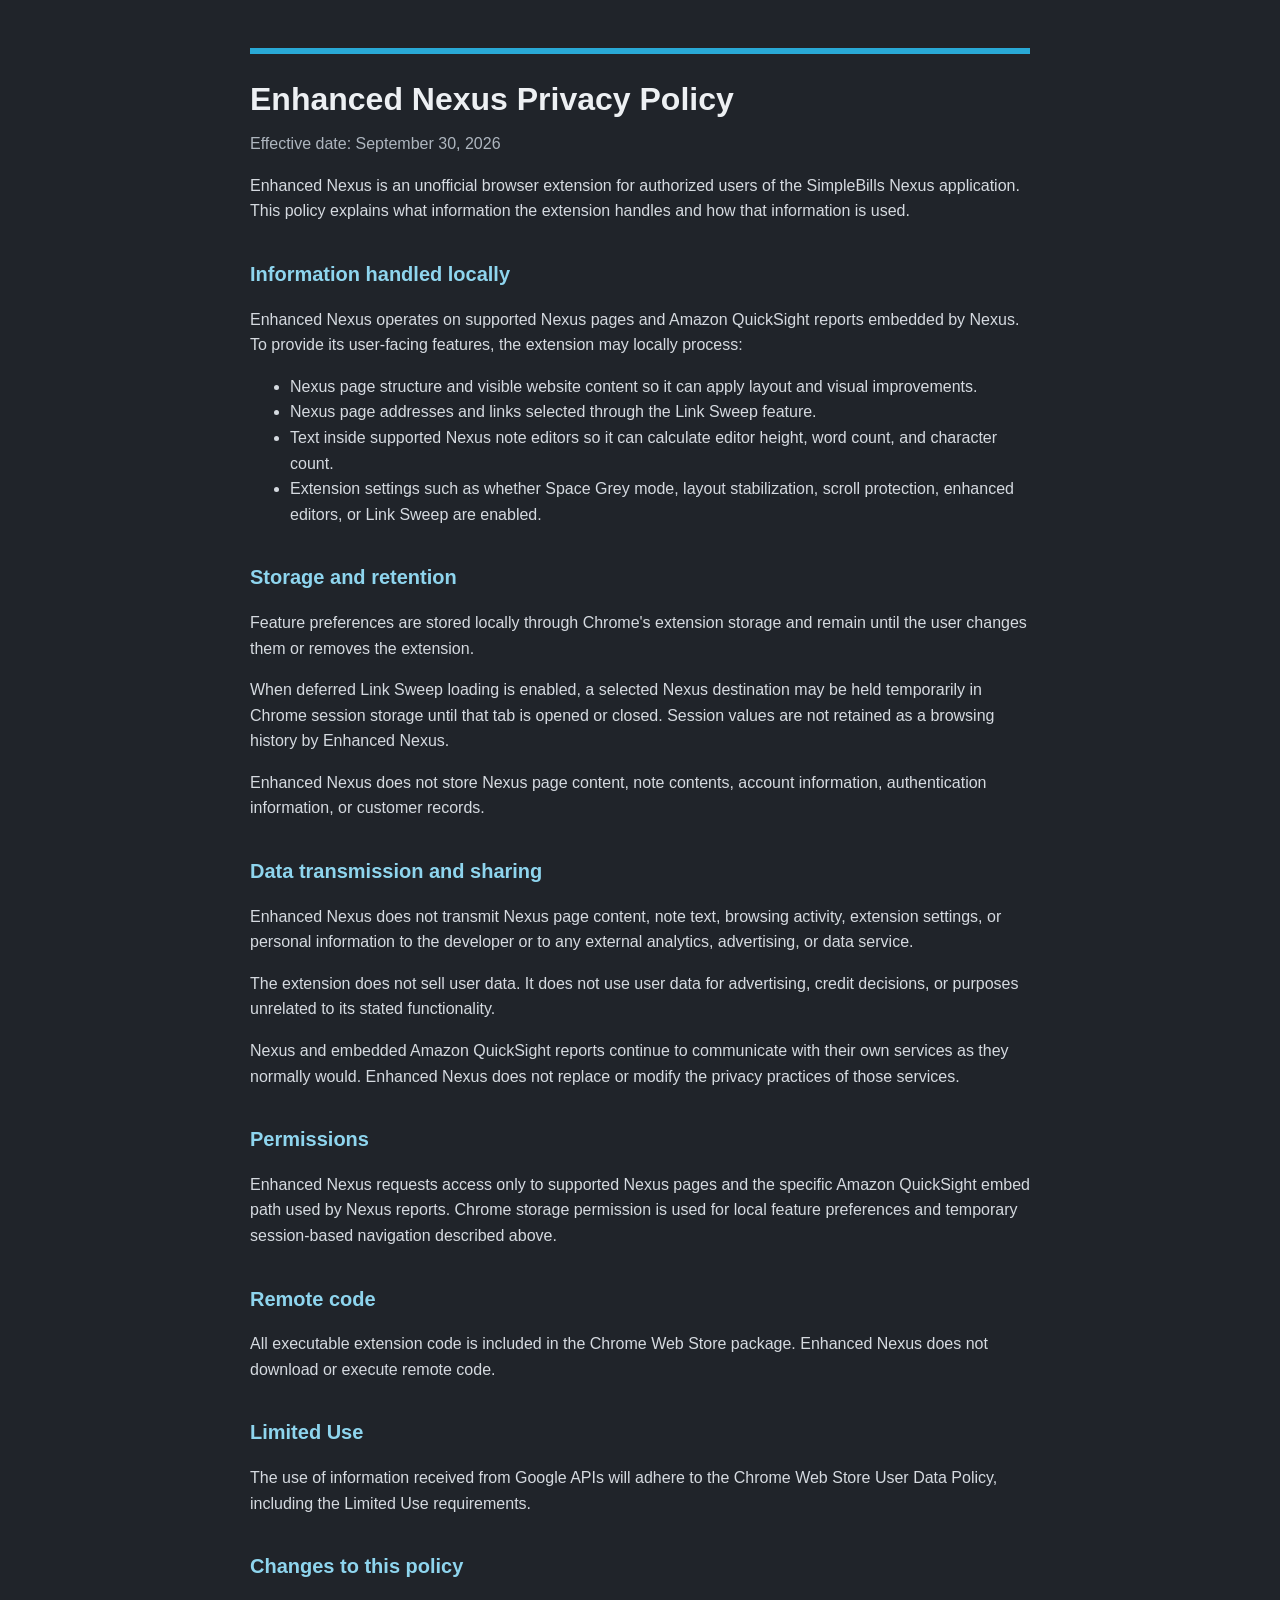
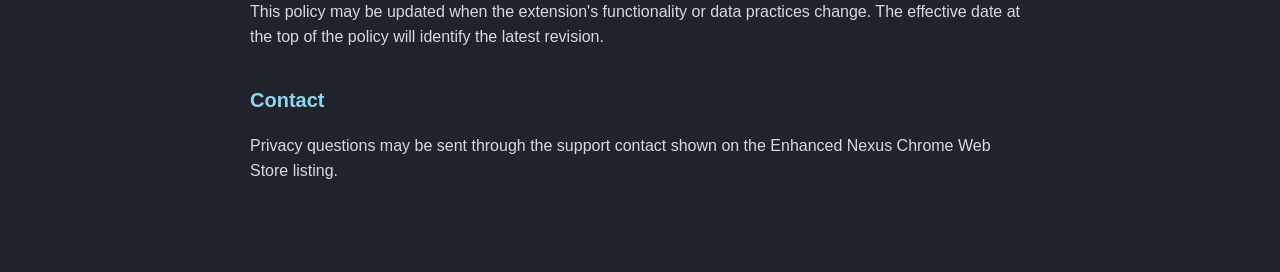
==== enhanced-nexus-privacy.html @ 88f9e1ec "Add Enhanced Nexus privacy policy" ====
<!doctype html>
<html lang="en">
<head>
  <meta charset="utf-8">
  <meta name="viewport" content="width=device-width, initial-scale=1">
  <title>Enhanced Nexus Privacy Policy</title>
  <style>
    :root { color-scheme: light dark; font-family: Arial, sans-serif; }
    body { background: #20242a; color: #edf0f3; line-height: 1.6; margin: 0; }
    main { margin: 0 auto; max-width: 780px; padding: 48px 24px 72px; }
    h1 { border-top: 6px solid #29a9d6; font-size: 32px; margin: 0 0 6px; padding-top: 20px; }
    h2 { color: #8ed5ee; font-size: 20px; margin-top: 34px; }
    p, li { color: #d5dae0; }
    .date { color: #aeb6bf; margin-top: 0; }
    a { color: #8ed5ee; }
  </style>
</head>
<body>
  <main>
    <h1>Enhanced Nexus Privacy Policy</h1>
    <p class="date">Effective date: September 30, 2026</p>
    <p>Enhanced Nexus is an unofficial browser extension for authorized users of the SimpleBills Nexus application. This policy explains what information the extension handles and how that information is used.</p>

    <h2>Information handled locally</h2>
    <p>Enhanced Nexus operates on supported Nexus pages and Amazon QuickSight reports embedded by Nexus. To provide its user-facing features, the extension may locally process:</p>
    <ul>
      <li>Nexus page structure and visible website content so it can apply layout and visual improvements.</li>
      <li>Nexus page addresses and links selected through the Link Sweep feature.</li>
      <li>Text inside supported Nexus note editors so it can calculate editor height, word count, and character count.</li>
      <li>Extension settings such as whether Space Grey mode, layout stabilization, scroll protection, enhanced editors, or Link Sweep are enabled.</li>
    </ul>

    <h2>Storage and retention</h2>
    <p>Feature preferences are stored locally through Chrome's extension storage and remain until the user changes them or removes the extension.</p>
    <p>When deferred Link Sweep loading is enabled, a selected Nexus destination may be held temporarily in Chrome session storage until that tab is opened or closed. Session values are not retained as a browsing history by Enhanced Nexus.</p>
    <p>Enhanced Nexus does not store Nexus page content, note contents, account information, authentication information, or customer records.</p>

    <h2>Data transmission and sharing</h2>
    <p>Enhanced Nexus does not transmit Nexus page content, note text, browsing activity, extension settings, or personal information to the developer or to any external analytics, advertising, or data service.</p>
    <p>The extension does not sell user data. It does not use user data for advertising, credit decisions, or purposes unrelated to its stated functionality.</p>
    <p>Nexus and embedded Amazon QuickSight reports continue to communicate with their own services as they normally would. Enhanced Nexus does not replace or modify the privacy practices of those services.</p>

    <h2>Permissions</h2>
    <p>Enhanced Nexus requests access only to supported Nexus pages and the specific Amazon QuickSight embed path used by Nexus reports. Chrome storage permission is used for local feature preferences and temporary session-based navigation described above.</p>

    <h2>Remote code</h2>
    <p>All executable extension code is included in the Chrome Web Store package. Enhanced Nexus does not download or execute remote code.</p>

    <h2>Limited Use</h2>
    <p>The use of information received from Google APIs will adhere to the Chrome Web Store User Data Policy, including the Limited Use requirements.</p>

    <h2>Changes to this policy</h2>
    <p>This policy may be updated when the extension's functionality or data practices change. The effective date at the top of the policy will identify the latest revision.</p>

    <h2>Contact</h2>
    <p>Privacy questions may be sent through the support contact shown on the Enhanced Nexus Chrome Web Store listing.</p>
  </main>
</body>
</html>
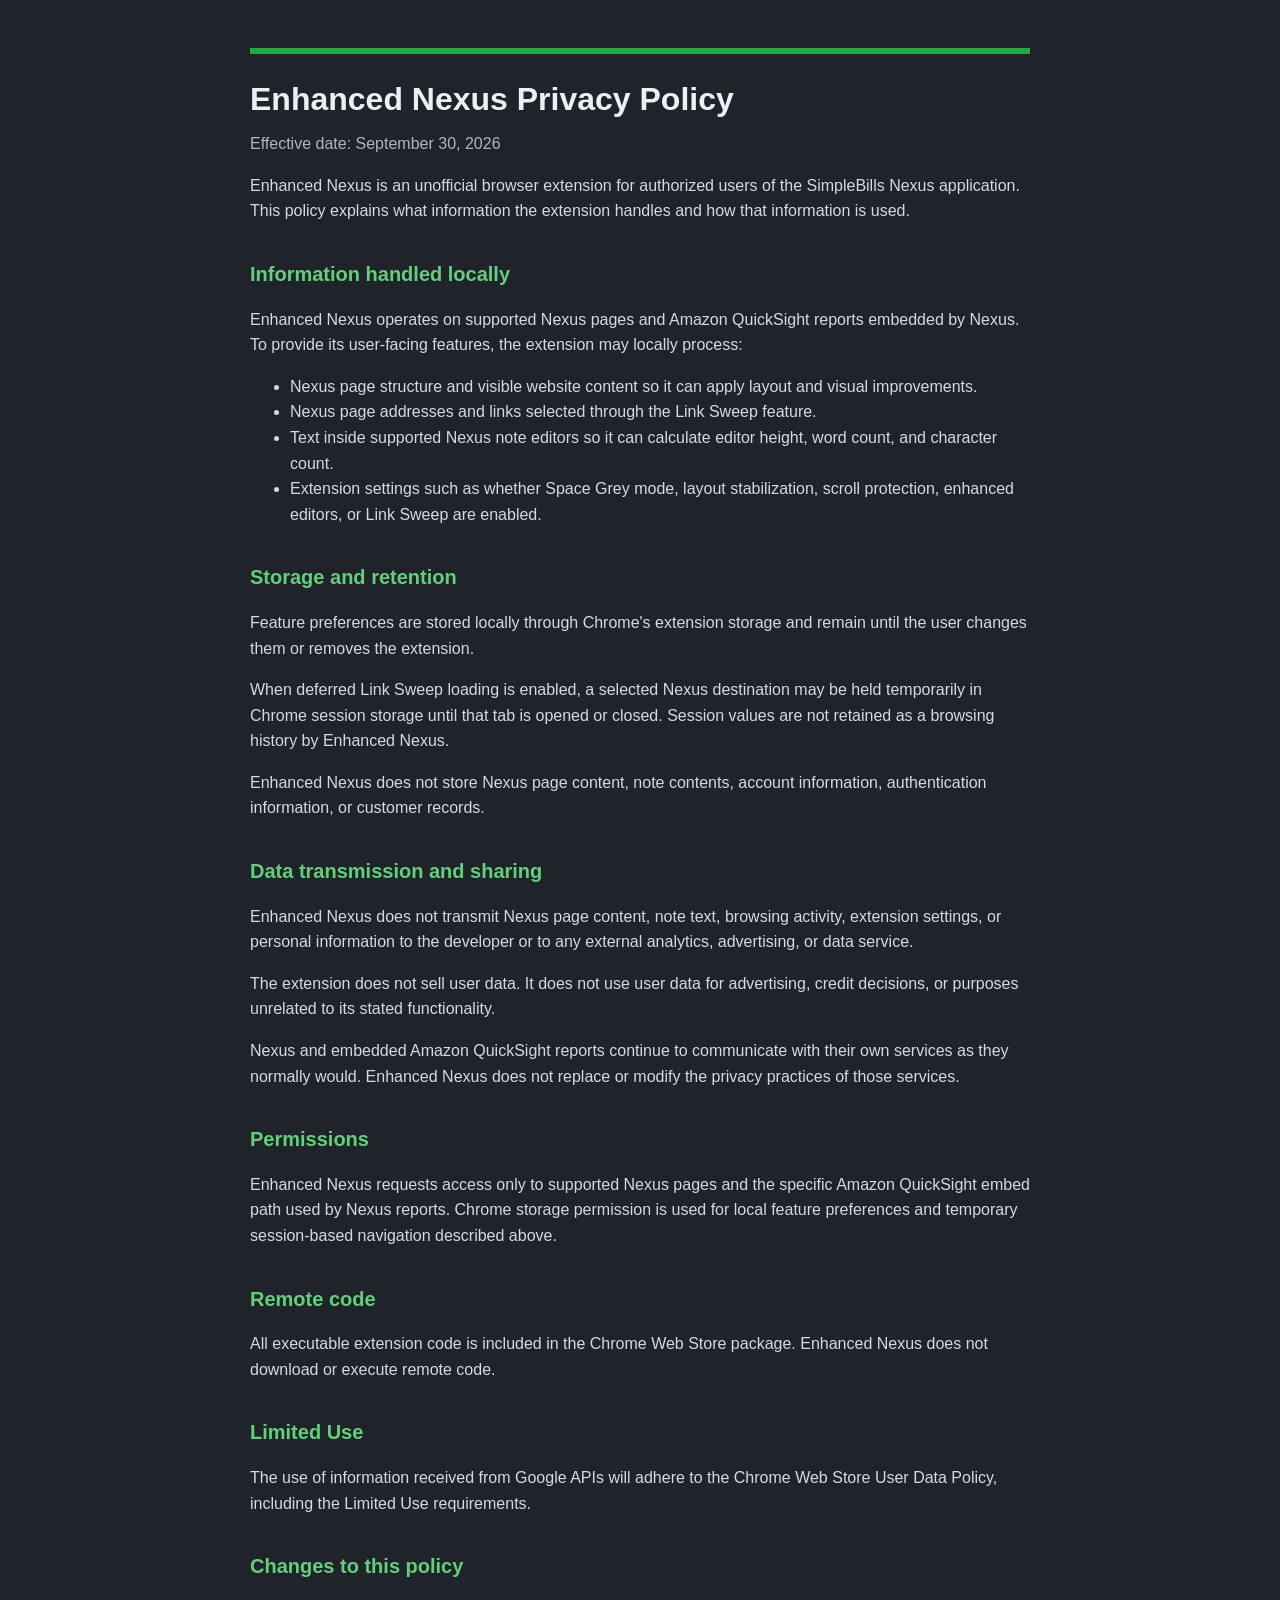
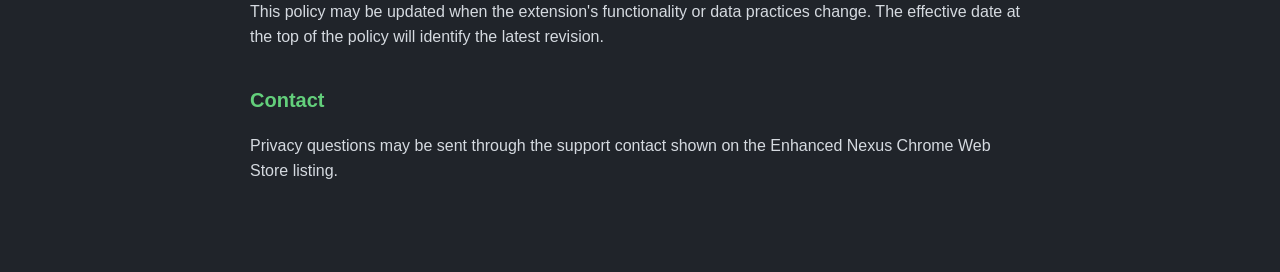
==== commit 7637d505: "Update Enhanced Nexus colors" ====
--- a/enhanced-nexus-privacy.html
+++ b/enhanced-nexus-privacy.html
@@ -8,11 +8,11 @@
     :root { color-scheme: light dark; font-family: Arial, sans-serif; }
     body { background: #20242a; color: #edf0f3; line-height: 1.6; margin: 0; }
     main { margin: 0 auto; max-width: 780px; padding: 48px 24px 72px; }
-    h1 { border-top: 6px solid #29a9d6; font-size: 32px; margin: 0 0 6px; padding-top: 20px; }
-    h2 { color: #8ed5ee; font-size: 20px; margin-top: 34px; }
+    h1 { border-top: 6px solid #28a745; font-size: 32px; margin: 0 0 6px; padding-top: 20px; }
+    h2 { color: #63cf7b; font-size: 20px; margin-top: 34px; }
     p, li { color: #d5dae0; }
     .date { color: #aeb6bf; margin-top: 0; }
-    a { color: #8ed5ee; }
+    a { color: #63cf7b; }
   </style>
 </head>
 <body>
